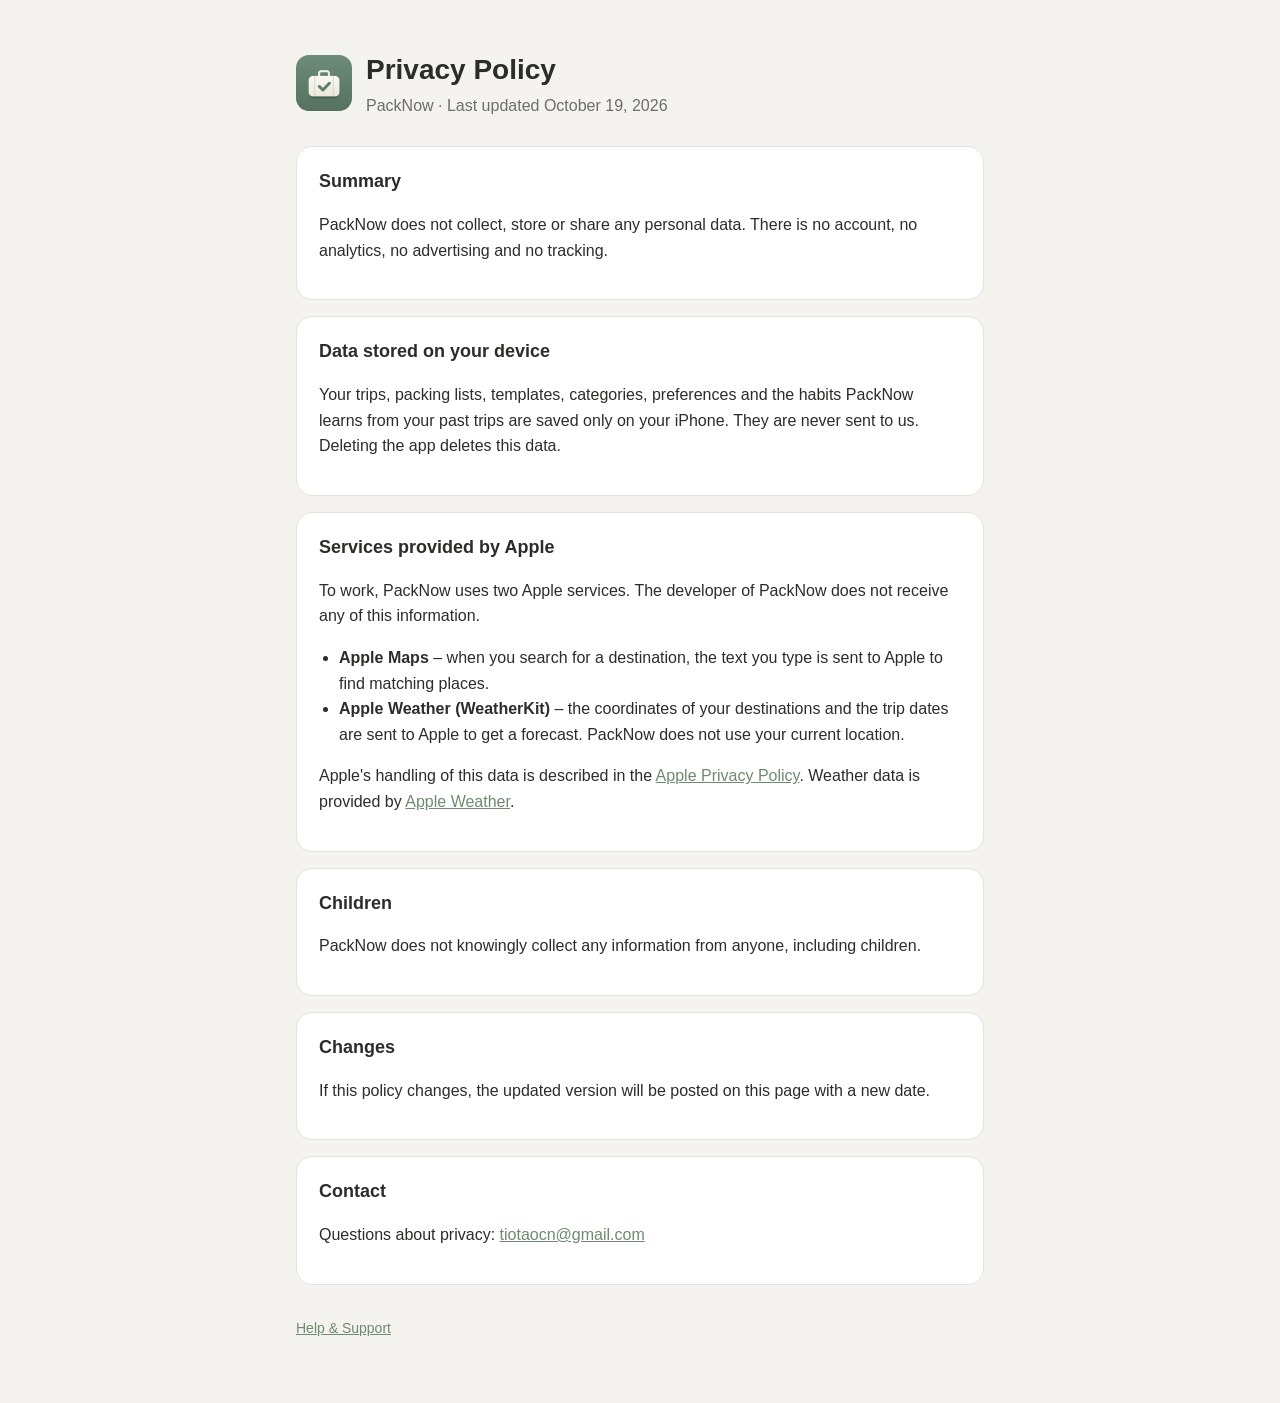
==== privacy.html @ f4491e7a "Support and privacy pages for PackNow Co-Authored-By: Claude Opus 5.5 <noreply@anthropic.com> Claude" ====
<!doctype html>
<html lang="en">
<head>
<meta charset="utf-8">
<meta name="viewport" content="width=device-width, initial-scale=1">
<title>PackNow – Privacy Policy</title>
<meta name="description" content="Privacy policy for the PackNow iPhone app.">
<link rel="stylesheet" href="style.css">
</head>
<body>
<main>
  <header>
    <img src="icon.png" alt="" onerror="this.remove()">
    <div><h1>Privacy Policy</h1><p>PackNow · Last updated October 19, 2026</p></div>
  </header>

  <section>
    <h2>Summary</h2>
    <p>PackNow does not collect, store or share any personal data. There is no account, no analytics, no advertising and no tracking.</p>
  </section>

  <section>
    <h2>Data stored on your device</h2>
    <p>Your trips, packing lists, templates, categories, preferences and the habits PackNow learns from your past trips are saved only on your iPhone. They are never sent to us. Deleting the app deletes this data.</p>
  </section>

  <section>
    <h2>Services provided by Apple</h2>
    <p>To work, PackNow uses two Apple services. The developer of PackNow does not receive any of this information.</p>
    <ul>
      <li><strong>Apple Maps</strong> – when you search for a destination, the text you type is sent to Apple to find matching places.</li>
      <li><strong>Apple Weather (WeatherKit)</strong> – the coordinates of your destinations and the trip dates are sent to Apple to get a forecast. PackNow does not use your current location.</li>
    </ul>
    <p>Apple's handling of this data is described in the <a href="https://www.apple.com/legal/privacy/">Apple Privacy Policy</a>. Weather data is provided by <a href="https://weatherkit.apple.com/legal-attribution.html">Apple Weather</a>.</p>
  </section>

  <section>
    <h2>Children</h2>
    <p>PackNow does not knowingly collect any information from anyone, including children.</p>
  </section>

  <section>
    <h2>Changes</h2>
    <p>If this policy changes, the updated version will be posted on this page with a new date.</p>
  </section>

  <section>
    <h2>Contact</h2>
    <p>Questions about privacy: <a href="mailto:tiotaocn@gmail.com">tiotaocn@gmail.com</a></p>
  </section>

  <nav><a href="index.html">Help &amp; Support</a></nav>
</main>
</body>
</html>
---- style.css ----
:root { --bg:#f4f3ef; --card:#ffffff; --text:#2b2d2a; --muted:#6b6f68; --line:#e3e2dc; --accent:#6f8a6f; }
@media (prefers-color-scheme: dark) { :root { --bg:#151614; --card:#1f201e; --text:#ecebe6; --muted:#a3a69f; --line:#2f312d; --accent:#9db59c; } }
* { box-sizing: border-box; }
body { margin:0; background:var(--bg); color:var(--text); font:16px/1.6 -apple-system, BlinkMacSystemFont, "Segoe UI", "PingFang SC", "Hiragino Sans", sans-serif; }
main { max-width:720px; margin:0 auto; padding:48px 16px 64px; }
header { display:flex; align-items:center; gap:14px; margin-bottom:28px; }
header img { width:56px; height:56px; border-radius:13px; }
header h1 { margin:0; font-size:28px; }
header p { margin:0; color:var(--muted); }
section { background:var(--card); border:1px solid var(--line); border-radius:16px; padding:20px 22px; margin:16px 0; }
h2 { font-size:18px; margin:0 0 8px; }
h3 { font-size:16px; margin:18px 0 4px; }
p, li { color:var(--text); }
.muted { color:var(--muted); font-size:14px; }
a { color:var(--accent); }
nav { margin-top:32px; font-size:14px; color:var(--muted); }
ul { padding-left:20px; }
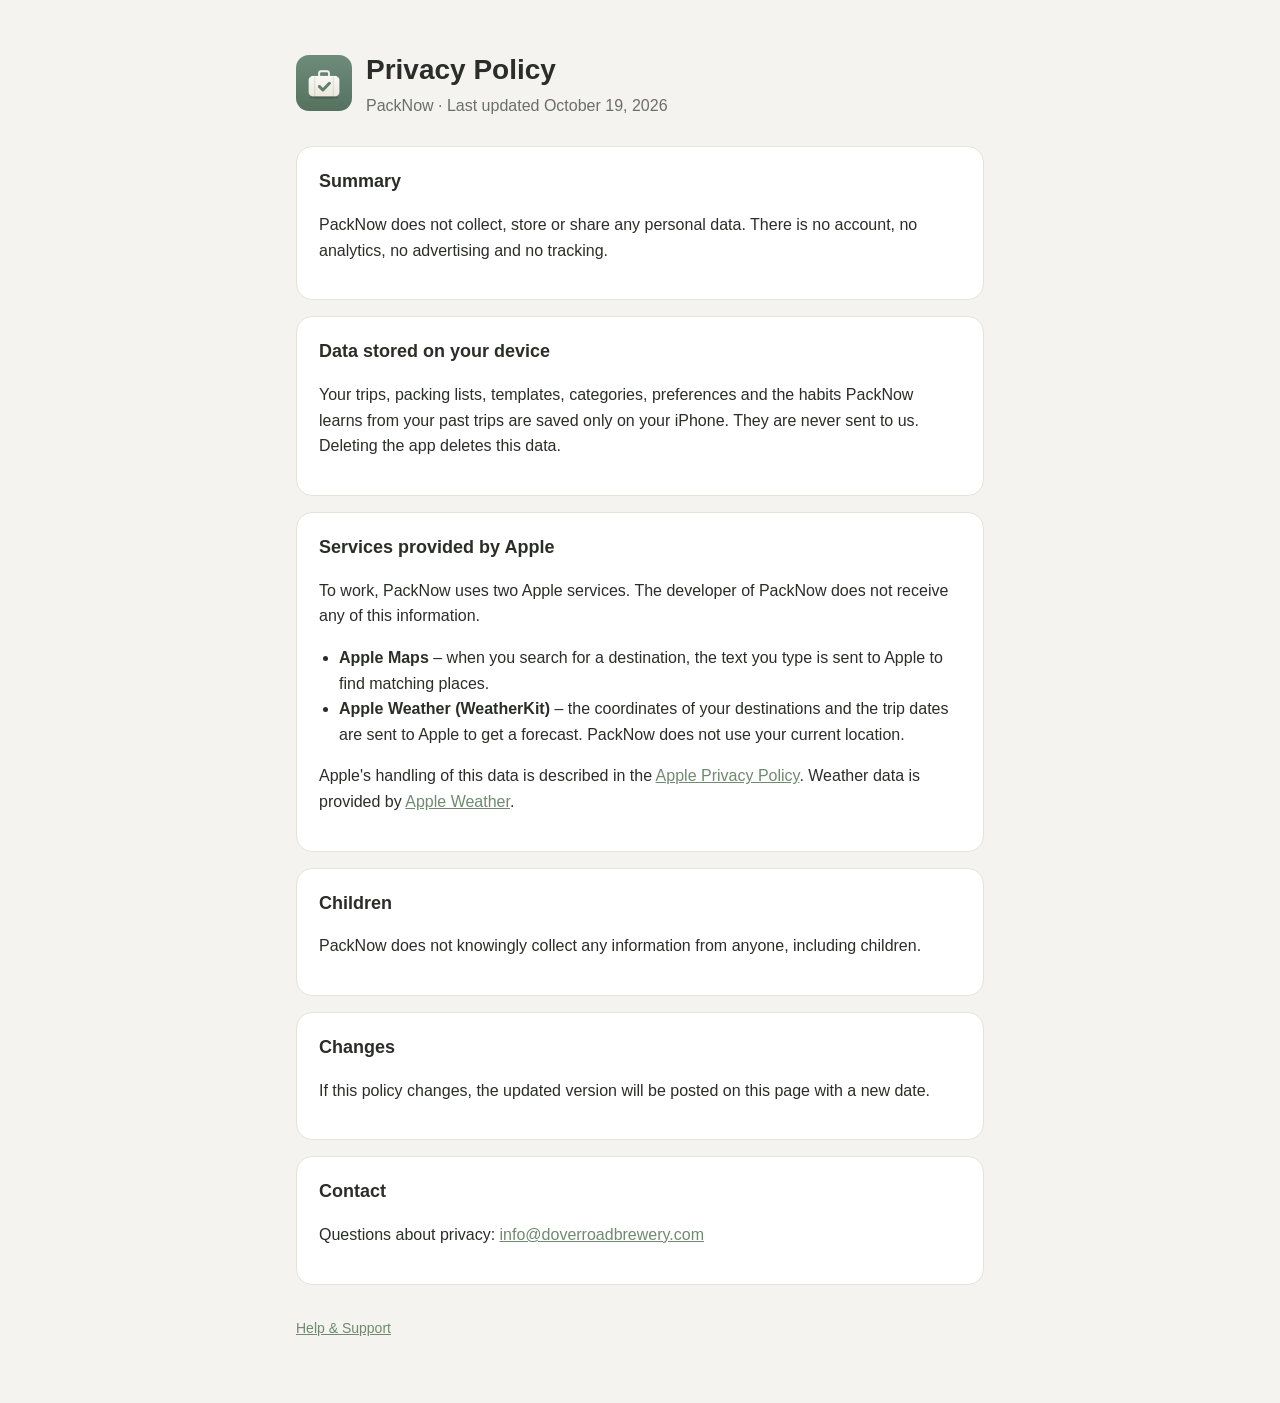
==== commit 48c48298: "Use info@doverroadbrewery.com as contact Co-Authored-By: Claude Opus 5.5 <noreply@anthropic.com> Cla" ====
--- a/privacy.html
+++ b/privacy.html
@@ -46,7 +46,7 @@
 
   <section>
     <h2>Contact</h2>
-    <p>Questions about privacy: <a href="mailto:tiotaocn@gmail.com">tiotaocn@gmail.com</a></p>
+    <p>Questions about privacy: <a href="mailto:info@doverroadbrewery.com">info@doverroadbrewery.com</a></p>
   </section>
 
   <nav><a href="index.html">Help &amp; Support</a></nav>
